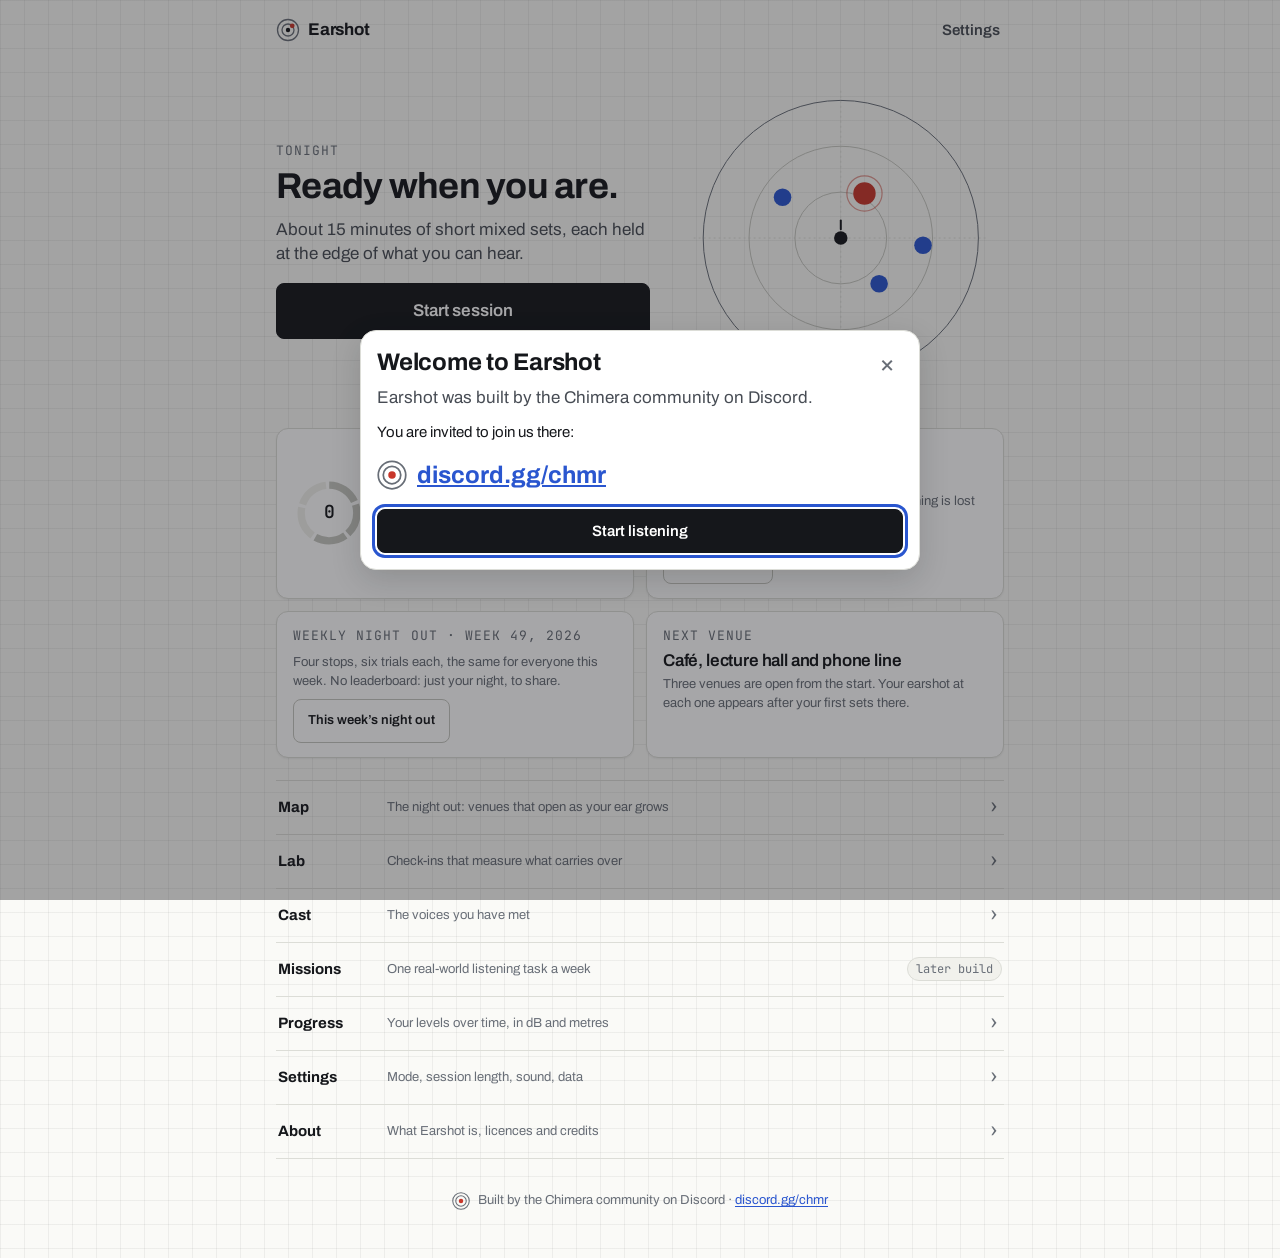
==== index.html @ 64e57ffe "Shell: integration requests from engine, exA, exB, lab and game (game-started sessions, plan.make, p" ====
<!doctype html>
<html lang="en">
<head>
<meta charset="utf-8">
<meta name="viewport" content="width=device-width, initial-scale=1, viewport-fit=cover">
<meta name="color-scheme" content="light dark">
<meta name="theme-color" content="#FAFAF7">
<meta name="description" content="Earshot: a free listening trainer for loud rooms, distant talkers and unfamiliar voices. Built by the Chimera community.">
<meta name="author" content="Chimera community">
<title>Earshot</title>
<link rel="icon" href="data:image/svg+xml,%3Csvg xmlns='http://www.w3.org/2000/svg' viewBox='0 0 24 24'%3E%3Crect width='24' height='24' rx='5' fill='%23FAFAF7'/%3E%3Ccircle cx='12' cy='12' r='9' fill='none' stroke='%23686E77' stroke-width='1.4'/%3E%3Ccircle cx='12' cy='12' r='5' fill='none' stroke='%23686E77' stroke-width='1.4'/%3E%3Ccircle cx='12' cy='12' r='2' fill='%2315171B'/%3E%3Ccircle cx='16' cy='8' r='2.4' fill='%23C8372B'/%3E%3C/svg%3E">
<link rel="stylesheet" href="css/tokens.css">
<link rel="stylesheet" href="css/base.css">
<link rel="stylesheet" href="css/components.css">
<link rel="stylesheet" href="css/screens.css">
</head>
<body>
<div id="banners" role="region" aria-label="Status"></div>
<main id="app" tabindex="-1">
<p class="boot" id="boot">Earshot is loading…</p>
<noscript><p class="boot">Earshot needs JavaScript to run.</p></noscript>
</main>
<div id="toasts" role="status" aria-live="polite"></div>
<!-- scripts:begin -->
<script src="js/core/ns.js"></script>
<script src="js/core/util.js"></script>
<script src="js/core/rng.js"></script>
<script src="js/core/store-schema.js"></script>
<script src="js/core/store.js"></script>
<script src="js/core/clock.js"></script>
<script src="js/core/router.js"></script>
<script src="js/core/ui.js"></script>
<script src="js/core/field.js"></script>
<script src="js/core/answer.js"></script>
<script src="js/core/chimera.js"></script>
<script src="js/core/playtest.js"></script>
<script src="data/voices.js"></script>
<script src="data/vocab.js"></script>
<script src="data/manifest.js"></script>
<script src="data/packs.js"></script>
<script src="data/ltas.js"></script>
<script src="audio/pack-babble.js"></script>
<script src="audio/pack-beds.js"></script>
<script src="audio/pack-probe.js"></script>
<script src="audio/pack-starter.js"></script>
<script src="js/audio/ctx.js"></script>
<script src="js/audio/dsp/core.js"></script>
<script src="js/audio/dsp/fft.js"></script>
<script src="js/audio/dsp/filter.js"></script>
<script src="js/audio/dsp/tsm.js"></script>
<script src="js/audio/dsp/vocode.js"></script>
<script src="js/audio/dsp/whisper.js"></script>
<script src="js/audio/dsp/noise.js"></script>
<script src="js/audio/dsp/room.js"></script>
<script src="js/audio/dsp/mix.js"></script>
<script src="js/audio/dsp/reverb.js"></script>
<script src="js/audio/assets.js"></script>
<script src="js/audio/render-prep.js"></script>
<script src="js/audio/render-native.js"></script>
<script src="js/audio/render.js"></script>
<script src="js/audio/live.js"></script>
<script src="js/engine/dials.js"></script>
<script src="js/engine/learner.js"></script>
<script src="js/engine/items/common.js"></script>
<script src="js/engine/items/data.js"></script>
<script src="js/engine/items/crowd.js"></script>
<script src="js/engine/items/far.js"></script>
<script src="js/engine/items/strange.js"></script>
<script src="js/engine/items/repair.js"></script>
<script src="js/engine/items/echo.js"></script>
<script src="js/engine/items/seek.js"></script>
<script src="js/engine/items/voices.js"></script>
<script src="js/engine/items/adapt.js"></script>
<script src="js/engine/score.js"></script>
<script src="js/engine/controller.js"></script>
<script src="js/engine/path.js"></script>
<script src="js/engine/plateau.js"></script>
<script src="js/engine/planner.js"></script>
<script src="js/engine/flow.js"></script>
<script src="js/lab/stats.js"></script>
<script src="js/lab/materials.js"></script>
<script src="js/lab/procedures.js"></script>
<script src="js/lab/probes.js"></script>
<script src="js/lab/probes-more.js"></script>
<script src="js/lab/schedule.js"></script>
<script src="js/lab/records.js"></script>
<script src="js/lab/export.js"></script>
<script src="js/lab/hpcheck.js"></script>
<script src="js/lab/style.js"></script>
<script src="js/lab/widgets.js"></script>
<script src="js/lab/charts.js"></script>
<script src="js/lab/runner.js"></script>
<script src="js/lab/export-ui.js"></script>
<script src="js/lab/screen-lab.js"></script>
<script src="js/lab/screen-report.js"></script>
<script src="js/lab/screen-diary.js"></script>
<script src="js/game/data.js"></script>
<script src="js/game/core.js"></script>
<script src="js/game/venues.js"></script>
<script src="js/game/cast.js"></script>
<script src="js/game/milestones.js"></script>
<script src="js/game/weekly.js"></script>
<script src="js/game/returns.js"></script>
<script src="js/game/record.js"></script>
<script src="js/game/style.js"></script>
<script src="js/game/ui.js"></script>
<script src="js/game/share.js"></script>
<script src="js/game/screen-map.js"></script>
<script src="js/game/screen-venue.js"></script>
<script src="js/game/screen-cast.js"></script>
<script src="js/game/screen-weekly.js"></script>
<script src="js/game/screen-progress.js"></script>
<script src="js/ex/crowd.js"></script>
<script src="js/ex/echo.js"></script>
<script src="js/ex/far.js"></script>
<script src="js/ex/repair.js"></script>
<script src="js/ex/strange.js"></script>
<script src="js/ex/strategies.js"></script>
<script src="js/ex/voices.js"></script>
<script src="js/ui/sound.js"></script>
<script src="js/ui/demo.js"></script>
<script src="js/ui/widgets.js"></script>
<script src="js/ui/trialview.js"></script>
<script src="js/ui/session.js"></script>
<script src="js/ui/tutorial.js"></script>
<script src="js/ui/interlude.js"></script>
<script src="js/ui/screens/about.js"></script>
<script src="js/ui/screens/home.js"></script>
<script src="js/ui/screens/placeholders.js"></script>
<script src="js/ui/screens/play.js"></script>
<script src="js/ui/screens/results.js"></script>
<script src="js/ui/screens/settings-data.js"></script>
<script src="js/ui/screens/settings.js"></script>
<script src="js/ui/screens/volume.js"></script>
<script src="js/app.js"></script>
<!-- scripts:end -->
</body>
</html>
---- css/tokens.css ----
/* Earshot look "Audiogram" (CONTRACTS §8): lab paper with a fine grid; the one voice you follow in signal red,
   every other voice in audiogram blue; Archivo for text, JetBrains Mono for numbers; a graphite night theme.
   Red is reserved for the voice to follow: wrong answers use ink and a ✕, right answers green and a ✓. */
@font-face { font-family: 'Archivo'; font-style: normal; font-weight: 400; font-display: swap;
  src: url(../fonts/archivo-latin-400-normal.woff2) format('woff2'); }
@font-face { font-family: 'Archivo'; font-style: normal; font-weight: 600; font-display: swap;
  src: url(../fonts/archivo-latin-600-normal.woff2) format('woff2'); }
@font-face { font-family: 'Archivo'; font-style: normal; font-weight: 700; font-display: swap;
  src: url(../fonts/archivo-latin-700-normal.woff2) format('woff2'); }
@font-face { font-family: 'JetBrains Mono'; font-style: normal; font-weight: 400; font-display: swap;
  src: url(../fonts/jetbrains-mono-latin-400-normal.woff2) format('woff2'); }
@font-face { font-family: 'JetBrains Mono'; font-style: normal; font-weight: 600; font-display: swap;
  src: url(../fonts/jetbrains-mono-latin-600-normal.woff2) format('woff2'); }

:root {
  color-scheme: light;
  --bg: #FAFAF7; --surface: #FFFFFF; --surface-2: #F1F1EC;
  --ink: #15171B; --ink-2: #474C54; --ink-3: #686E77; --on-ink: #FFFFFF;
  --rule: #DCDDD7; --rule-2: #C6C7C0; --grid: rgba(21, 23, 27, .055);
  --red: #C8372B; --red-wash: #FBE9E6; --blue: #2A56CF; --blue-wash: #E6ECFB;
  --ok: #18744D; --ok-wash: #E2F2EA; --warn: #7A5200; --warn-wash: #FFF3D6; --focus: #2A56CF;
  --shadow: 0 1px 2px rgba(21, 23, 27, .06); --shadow-2: 0 10px 30px rgba(21, 23, 27, .16); --scrim: rgba(21, 23, 27, .38);
  --font: 'Archivo', system-ui, -apple-system, 'Segoe UI', Roboto, 'Helvetica Neue', Arial, sans-serif;
  --mono: 'JetBrains Mono', ui-monospace, SFMono-Regular, Menlo, Consolas, monospace;
  --fs-1: 13px; --fs-2: 15px; --fs-3: 17px; --fs-4: 24px; --fs-5: 36px;
  --r-1: 8px; --r-2: 12px; --r-3: 16px; --tap: 44px;
}
:root[data-theme="dark"] {
  color-scheme: dark;
  --bg: #111317; --surface: #181B20; --surface-2: #1F2329;
  --ink: #ECEDEE; --ink-2: #B9BDC3; --ink-3: #8E949C; --on-ink: #111317;
  --rule: #2B3037; --rule-2: #3A4049; --grid: rgba(236, 237, 238, .06);
  --red: #FF6B5D; --red-wash: #3A1F1C; --blue: #86A6FF; --blue-wash: #1C2540;
  --ok: #53C98F; --ok-wash: #15301F; --warn: #F2B544; --warn-wash: #33280F; --focus: #86A6FF;
  --shadow: 0 1px 2px rgba(0, 0, 0, .5); --shadow-2: 0 12px 34px rgba(0, 0, 0, .6); --scrim: rgba(0, 0, 0, .58);
}
@media (prefers-color-scheme: dark) {
  :root:not([data-theme="light"]) {
    color-scheme: dark;
    --bg: #111317; --surface: #181B20; --surface-2: #1F2329;
    --ink: #ECEDEE; --ink-2: #B9BDC3; --ink-3: #8E949C; --on-ink: #111317;
    --rule: #2B3037; --rule-2: #3A4049; --grid: rgba(236, 237, 238, .06);
    --red: #FF6B5D; --red-wash: #3A1F1C; --blue: #86A6FF; --blue-wash: #1C2540;
    --ok: #53C98F; --ok-wash: #15301F; --warn: #F2B544; --warn-wash: #33280F; --focus: #86A6FF;
    --shadow: 0 1px 2px rgba(0, 0, 0, .5); --shadow-2: 0 12px 34px rgba(0, 0, 0, .6); --scrim: rgba(0, 0, 0, .58);
  }
}
---- css/base.css ----
/* Base: reset, the lab-paper grid, type scale (13/15/17/24/36), links, focus, helpers. */
*, *::before, *::after { box-sizing: border-box; }
* { min-width: 0; }
html { -webkit-text-size-adjust: 100%; text-size-adjust: 100%; }
body {
  margin: 0; min-height: 100vh; min-height: 100dvh; overflow-x: hidden;
  background-color: var(--bg); color: var(--ink);
  font: 400 var(--fs-2)/1.5 var(--font);
  background-image: linear-gradient(var(--grid) 1px, transparent 1px), linear-gradient(90deg, var(--grid) 1px, transparent 1px);
  background-size: 24px 24px;
  -webkit-font-smoothing: antialiased; -moz-osx-font-smoothing: grayscale;
  -webkit-tap-highlight-color: transparent;
}
html.in-trial, html.in-trial body { overflow: hidden; height: 100%; }
h1, h2, h3 { margin: 0; line-height: 1.15; letter-spacing: -.01em; text-wrap: balance; }
p { margin: 0 0 10px; }
ul, ol { margin: 0 0 10px; }
a { color: var(--blue); text-underline-offset: 2px; }
button, input, select, textarea { font: inherit; color: inherit; }
button { -webkit-tap-highlight-color: transparent; }
:focus { outline: none; }
:focus-visible { outline: 3px solid var(--focus); outline-offset: 2px; border-radius: 6px; }
/* Headings take focus after navigation so screen readers announce the new screen; they need no ring. */
h1[tabindex="-1"]:focus-visible, [data-autofocus][tabindex="-1"]:focus-visible { outline: none; }
[hidden] { display: none !important; }

.mono { font-family: var(--mono); font-variant-numeric: tabular-nums; letter-spacing: 0; }
.h-big { font-size: var(--fs-5); font-weight: 700; letter-spacing: -.02em; margin-bottom: 10px; }
.h-mid { font-size: var(--fs-4); font-weight: 700; margin: 6px 0 10px; }
.h-small { font-size: var(--fs-3); font-weight: 600; margin-bottom: 4px; }
.lead { font-size: var(--fs-3); color: var(--ink-2); line-height: 1.45; }
.hint { font-size: var(--fs-1); color: var(--ink-3); line-height: 1.45; }
.eyebrow { font-size: var(--fs-1); letter-spacing: .08em; text-transform: uppercase; color: var(--ink-3); margin: 0 0 6px; }
.center { text-align: center; }
.plain { padding-left: 18px; }
.plain li { margin: 4px 0; }
.sr-only { position: absolute !important; width: 1px; height: 1px; padding: 0; margin: -1px; overflow: hidden;
  clip: rect(0 0 0 0); clip-path: inset(50%); white-space: nowrap; border: 0; }
.offscreen { position: fixed; left: -10000px; top: 0; width: 10px; height: 10px; opacity: 0; }

#app { min-height: 100vh; min-height: 100dvh; outline: none; }
.wrap {
  max-width: 760px; margin: 0 auto;
  padding: 0 max(16px, env(safe-area-inset-right)) 40px max(16px, env(safe-area-inset-left));
}
.wrap.narrow { max-width: 620px; }
.boot { padding: 64px 16px; text-align: center; color: var(--ink-3); font: 400 var(--fs-1) var(--mono); }
.screen-error { padding: 32px 16px; text-align: center; }

@media (prefers-reduced-motion: reduce) {
  *, *::before, *::after { animation: none !important; transition: none !important; scroll-behavior: auto !important; }
}
---- css/components.css ----
/* Components: buttons, sheets, toasts, banners, cards, chips, the field, the answer panel, glyphs, controls. */
.btn {
  display: inline-flex; align-items: center; justify-content: center; gap: 8px;
  min-height: var(--tap); padding: 0 18px; border-radius: var(--r-1);
  border: 1px solid var(--rule-2); background: var(--surface); color: var(--ink);
  font-weight: 600; font-size: var(--fs-2); line-height: 1.2; text-align: center; text-decoration: none;
  cursor: pointer; touch-action: manipulation; user-select: none; -webkit-user-select: none;
}
.btn:hover { background: var(--surface-2); }
.btn:active:not(:disabled) { transform: translateY(1px); }
.btn:disabled { opacity: .45; cursor: not-allowed; }
.btn-primary { background: var(--ink); border-color: var(--ink); color: var(--on-ink); }
.btn-primary:hover { background: var(--ink-2); border-color: var(--ink-2); }
.btn-ghost { background: transparent; border-color: transparent; color: var(--ink-2); }
.btn-ghost:hover { background: var(--surface-2); }
.btn-danger { color: var(--red); border-color: var(--red); background: var(--surface); }
.btn-danger:hover { background: var(--red-wash); }
.btn-small { padding: 0 14px; font-size: var(--fs-1); }
.btn-wide { width: 100%; }
.btn-start { min-height: 56px; font-size: var(--fs-3); margin-top: 6px; }

/* Sheets: bottom sheet on phones, centred dialog from 640 px. */
.sheet-layer { position: fixed; inset: 0; z-index: 50; background: var(--scrim); display: flex; align-items: flex-end; justify-content: center; }
.sheet {
  width: 100%; max-width: 560px; max-height: calc(100dvh - 16px); overflow: auto; overscroll-behavior: contain;
  background: var(--surface); border: 1px solid var(--rule); border-bottom: 0; border-radius: var(--r-3) var(--r-3) 0 0;
  box-shadow: var(--shadow-2); padding: 16px 16px calc(16px + env(safe-area-inset-bottom)); outline: none;
}
@media (min-width: 640px) {
  .sheet-layer { align-items: center; padding: 24px; }
  .sheet { border-radius: var(--r-3); border-bottom: 1px solid var(--rule); max-height: calc(100dvh - 48px); }
}
.sheet-head { display: flex; align-items: flex-start; justify-content: space-between; gap: 12px; }
.sheet-title { font-size: var(--fs-4); margin: 2px 0 10px; }
.sheet-x { width: var(--tap); height: var(--tap); margin: -6px -6px 0 auto; border: 0; border-radius: var(--r-1); background: transparent;
  color: var(--ink-3); font-size: 26px; line-height: 1; cursor: pointer; flex: none; }
.sheet-x:hover { background: var(--surface-2); color: var(--ink); }
.sheet-body > :last-child { margin-bottom: 0; }
.sheet-actions { display: flex; flex-wrap: wrap; gap: 8px; margin-top: 16px; }
.sheet-actions .btn { flex: 1 1 120px; }

#toasts { position: fixed; left: 0; right: 0; bottom: calc(16px + env(safe-area-inset-bottom)); z-index: 60; display: flex; flex-direction: column;
  align-items: center; gap: 8px; padding: 0 16px; pointer-events: none; }
html.sheet-open #toasts { top: calc(12px + env(safe-area-inset-top)); bottom: auto; }
.toast { max-width: 520px; padding: 10px 14px; border-radius: var(--r-1); background: var(--ink); color: var(--on-ink); font-size: var(--fs-2); box-shadow: var(--shadow-2); }

#banners:empty { display: none; }
.banner { display: flex; align-items: center; justify-content: space-between; gap: 12px; padding: 6px max(16px, env(safe-area-inset-right)) 6px max(16px, env(safe-area-inset-left));
  border-bottom: 1px solid var(--rule); background: var(--warn-wash); color: var(--ink); font-size: var(--fs-1); }
.banner-info { background: var(--blue-wash); }
.banner .btn { flex: none; }
html.in-trial #banners { display: none; }

.card { background: var(--surface); border: 1px solid var(--rule); border-radius: var(--r-2); padding: 14px 16px; box-shadow: var(--shadow); }
.card > :last-child { margin-bottom: 0; }
.chip { display: inline-flex; align-items: center; height: 24px; padding: 0 8px; border-radius: 999px; border: 1px solid var(--rule);
  background: var(--surface-2); color: var(--ink-3); font: 500 12px var(--mono); white-space: nowrap; }
.chip-warn { background: var(--warn-wash); color: var(--warn); border-color: transparent; }

/* The earshot field (static picture). */
.field { display: block; width: 100%; height: 100%; overflow: visible; }
.f-axis { stroke: var(--rule); stroke-width: 1; stroke-dasharray: 2 3; vector-effect: non-scaling-stroke; }
.f-ring { fill: none; stroke: var(--rule-2); stroke-width: 1; vector-effect: non-scaling-stroke; }
.f-ring-outer { stroke: var(--ink-3); }
.f-dist { font: 500 7px var(--mono); fill: var(--ink-3); }
.f-room { fill: none; stroke: var(--ink-2); stroke-width: 1.3; stroke-dasharray: 5 3; vector-effect: non-scaling-stroke; }
.f-you { fill: var(--ink); }
.f-you-tick { stroke: var(--ink); stroke-width: 2; stroke-linecap: round; vector-effect: non-scaling-stroke; }
.f-you-label { font: 600 7.5px var(--font); fill: var(--ink-2); text-anchor: middle; }
.f-target .f-dot { fill: var(--red); }
.f-target .f-halo { fill: none; stroke: var(--red); stroke-width: 1.2; opacity: .5; vector-effect: non-scaling-stroke; }
.f-other .f-dot { fill: var(--blue); }
.f-decoy .f-dot { fill: var(--surface); stroke: var(--blue); stroke-width: 2; vector-effect: non-scaling-stroke; }
.f-label { font: 700 8.5px var(--font); text-anchor: middle; }
.f-target .f-label { fill: var(--red); }
.f-other .f-label { fill: var(--blue); font-weight: 600; font-size: 7.5px; }

/* Answer panel. */
.answer { display: flex; flex-direction: column; gap: 8px; }
.answer-slot { display: flex; flex-direction: column; gap: 4px; }
.answer-label { font-size: var(--fs-1); font-weight: 600; color: var(--ink-3); }
.answer-slot.is-active .answer-label { color: var(--ink); }
.answer-grid { display: grid; gap: 6px; }
.answer-grid.cols-2 { grid-template-columns: repeat(2, minmax(0, 1fr)); }
.answer-grid.cols-3 { grid-template-columns: repeat(3, minmax(0, 1fr)); }
.key {
  position: relative; display: flex; flex-direction: column; align-items: center; justify-content: center;
  min-height: 48px; padding: 6px 8px; border-radius: var(--r-1); border: 1px solid var(--rule-2);
  background: var(--surface); color: var(--ink); font-weight: 600; font-size: var(--fs-3); line-height: 1.15; text-align: center;
  cursor: default; touch-action: manipulation; user-select: none; -webkit-user-select: none; overflow-wrap: anywhere;
}
.answer.is-enabled .key { cursor: pointer; }
.answer.is-enabled .key:hover { background: var(--surface-2); }
.answer:not(.is-enabled):not(.is-locked) .key { color: var(--ink-3); background: var(--surface-2); border-style: dashed; }
.key.pressed { background: var(--surface-2); border-color: var(--ink-3); }
.key.picked { border-color: var(--ink); box-shadow: inset 0 0 0 1px var(--ink); }
.key.right { border-color: var(--ok); background: var(--ok-wash); box-shadow: inset 0 0 0 1px var(--ok); color: var(--ink); }
.key.wrong { border-color: var(--ink); background: var(--surface-2); box-shadow: inset 0 0 0 1px var(--ink); color: var(--ink); }
.key.answer { border-color: var(--ok); border-style: dashed; color: var(--ink); }
.key-n { position: absolute; top: 3px; left: 6px; font: 500 10px var(--mono); color: var(--ink-3); }
@media (hover: none), (pointer: coarse) { .key-n { display: none; } }
.key-mark { position: absolute; top: 3px; right: 4px; width: 18px; height: 18px; line-height: 0; }
.key-mark:empty { display: none; }
.key-note { display: block; margin-top: 2px; font-size: 11px; font-weight: 500; line-height: 1.2; color: var(--ink-3); }
.glyph { width: 18px; height: 18px; fill: none; stroke-width: 3; stroke-linecap: round; stroke-linejoin: round; flex: none; }
.glyph-right { stroke: var(--ok); }
.glyph-wrong { stroke: var(--ink); }

/* Controls: segmented, switch, text inputs. */
.seg { display: inline-flex; flex-wrap: wrap; border: 1px solid var(--rule-2); border-radius: var(--r-1); overflow: hidden; background: var(--surface); }
.seg-btn { min-height: var(--tap); padding: 0 12px; border: 0; border-right: 1px solid var(--rule); background: transparent; font-weight: 600; font-size: var(--fs-1); cursor: pointer; }
.seg-btn:last-child { border-right: 0; }
.seg-btn[aria-checked="true"] { background: var(--ink); color: var(--on-ink); }
.switch { appearance: none; -webkit-appearance: none; position: relative; flex: none; width: 52px; height: 30px; margin: 7px 0; border: 0;
  border-radius: 999px; background: var(--rule-2); cursor: pointer; transition: background .15s; }
.switch::after { content: ''; position: absolute; top: 3px; left: 3px; width: 24px; height: 24px; border-radius: 50%; background: var(--surface);
  box-shadow: var(--shadow); transition: transform .15s; }
.switch:checked { background: var(--ink); }
.switch:checked::after { transform: translateX(22px); }
.switch:disabled { opacity: .55; cursor: not-allowed; }
.text-input { min-height: var(--tap); width: 12em; padding: 0 12px; border: 1px solid var(--rule-2); border-radius: var(--r-1); background: var(--surface); }
.note-input, .copybox { display: block; width: 100%; margin: 6px 0; padding: 10px 12px; border: 1px solid var(--rule-2); border-radius: var(--r-1);
  background: var(--surface); font: 400 var(--fs-2)/1.45 var(--font); resize: vertical; }
.copybox { min-height: 180px; font: 400 12px/1.45 var(--mono); }
.file-input { display: block; margin: 8px 0; max-width: 100%; }

/* Chimera. */
.chimera-mark { width: 18px; height: 18px; flex: none; }
.chimera-mark circle { fill: none; stroke: var(--ink-3); stroke-width: 1.4; }
.chimera-mark circle:first-child { fill: var(--red); stroke: none; }
.chimera-big { display: flex; align-items: center; gap: 10px; margin: 14px 0 4px; font-size: var(--fs-4); font-weight: 700; }
.chimera-big .chimera-mark { width: 30px; height: 30px; }
.chimera-line { display: flex; align-items: center; gap: 10px; margin: 0; font-size: var(--fs-3); }
.sheet-chimera-light { max-width: 460px; }
.chimera-card { border-left: 3px solid var(--ink); margin: 12px 0; }
.chimera-card-head { display: flex; align-items: center; gap: 8px; margin-bottom: 4px; }
.chimera-detail { color: var(--ink-2); }

/* Playtest. */
.note-btn { min-height: var(--tap); min-width: var(--tap); padding: 0 12px; border-radius: 999px; border: 1px dashed var(--ink-3);
  background: var(--surface); color: var(--ink-2); font: 600 var(--fs-1) var(--mono); cursor: pointer; flex: none; }
.note-float { position: fixed; z-index: 40; right: max(12px, env(safe-area-inset-right)); bottom: calc(12px + env(safe-area-inset-bottom)); box-shadow: var(--shadow); }
html.in-trial .note-float { display: none; }
.rating h3 { font-size: var(--fs-2); margin-bottom: 2px; }
.rating-row { display: grid; grid-template-columns: minmax(0, 1fr) auto; align-items: center; gap: 10px; padding: 8px 0; border-top: 1px solid var(--rule); }
.rating-label { display: flex; flex-direction: column; }
.rating-ends { font-size: 12px; color: var(--ink-3); }
.rating-btns { display: flex; gap: 4px; }
.rating-btn { width: 44px; height: 44px; border-radius: var(--r-1); border: 1px solid var(--rule-2); background: var(--surface); font: 600 var(--fs-2) var(--mono); cursor: pointer; }
.rating-btn.on { background: var(--ink); border-color: var(--ink); color: var(--on-ink); }
.rating.rated h3::after { content: ' · saved'; color: var(--ok); font-weight: 600; }
.rating-foot { padding-top: 6px; border-top: 1px solid var(--rule); }
@media (max-width: 400px) { .rating-row { grid-template-columns: 1fr; gap: 4px; } }
---- css/screens.css ----
/* Screens: page head and foot, Home, the trial layout (fits 360×640; two columns on sideways phones and
   desktops), Results, Settings, tutorial, placeholders. */
.page-head { display: flex; align-items: center; justify-content: space-between; gap: 12px; min-height: 60px; padding-top: env(safe-area-inset-top); }
.wordmark { display: inline-flex; align-items: center; gap: 8px; min-height: var(--tap); color: var(--ink); text-decoration: none;
  font-weight: 700; font-size: var(--fs-3); letter-spacing: -.01em; }
.wordmark-mark { width: 24px; height: 24px; }
.wm-ring { fill: none; stroke: var(--ink-3); stroke-width: 1.3; }
.wm-you { fill: var(--ink); }
.wm-target { fill: var(--red); }
.head-link { display: inline-flex; align-items: center; min-height: var(--tap); padding: 0 4px; color: var(--ink-2); font-weight: 600; text-decoration: none; }
.head-link:hover { color: var(--ink); text-decoration: underline; }
.head-title { flex: 1; text-align: center; font-weight: 700; }
.head-back { margin-left: -10px; }
.page-foot { display: flex; flex-wrap: wrap; align-items: center; justify-content: center; gap: 8px; margin: 32px 0 8px; color: var(--ink-3);
  font-size: var(--fs-1); text-align: center; }

/* Home */
.home-hero { display: grid; gap: 8px; padding: 4px 0 18px; }
.home-hero-pic { order: -1; height: 156px; margin: 0 auto 4px; width: 100%; max-width: 300px; }
.home-hero-pic .field { height: 100%; }
.home-cards { display: grid; gap: 12px; }
.week { display: flex; align-items: center; gap: 14px; }
.week-ring { width: 72px; height: 72px; flex: none; }
.wr-seg { fill: none; stroke: var(--rule-2); stroke-width: 9; }
.wr-seg.is-extra { stroke: var(--surface-2); }
.wr-seg.is-on { stroke: var(--ink); }
.wr-num { font: 600 22px var(--mono); fill: var(--ink); text-anchor: middle; }
.week-text p { margin: 0; }
.venue p:last-child { margin-bottom: 0; }
.index ul { list-style: none; margin: 22px 0 0; padding: 0; border-top: 1px solid var(--rule); }
.index-row { display: grid; grid-template-columns: 6.6em minmax(0, 1fr) auto; align-items: center; gap: 10px; min-height: 54px; padding: 8px 2px;
  border-bottom: 1px solid var(--rule); color: var(--ink); text-decoration: none; }
.index-row:hover { background: var(--surface); }
.index-name { font-weight: 700; }
.index-desc { color: var(--ink-3); font-size: var(--fs-1); line-height: 1.35; }
.index-arrow { color: var(--ink-3); font-size: 22px; line-height: 1; padding-right: 4px; }
.sleep-note { margin-top: 4px; }
@media (min-width: 640px) { .home-cards { grid-template-columns: 1fr 1fr; } }
@media (min-width: 800px) {
  .home-hero { grid-template-columns: minmax(0, 1.15fr) minmax(0, 1fr); align-items: center; gap: 28px; padding: 18px 0 26px; }
  .home-hero-pic { order: 0; height: 320px; max-width: 360px; }
}

/* Trial layout: one column of field (flexible) · words · answer · actions; nothing scrolls at 360×640. */
.trial { display: flex; flex-direction: column; height: 100vh; height: 100dvh; max-width: 1040px; margin: 0 auto; overflow: hidden;
  padding: 0 max(12px, env(safe-area-inset-right)) env(safe-area-inset-bottom) max(12px, env(safe-area-inset-left)); }
.trial-bar { flex: none; display: flex; align-items: center; gap: 8px; min-height: 56px; padding-top: env(safe-area-inset-top); }
.tb-btn { flex: none; display: inline-flex; align-items: center; justify-content: center; width: var(--tap); height: var(--tap);
  border: 1px solid var(--rule); border-radius: var(--r-1); background: var(--surface); color: var(--ink); font-weight: 700; font-size: 18px; cursor: pointer; }
.tb-btn:hover { background: var(--surface-2); }
.tb-btn .icon { width: 20px; height: 20px; fill: currentColor; }
.tb-mid { flex: 1; display: flex; flex-direction: column; gap: 7px; }
.tb-line { display: flex; align-items: baseline; justify-content: space-between; gap: 8px; white-space: nowrap; overflow: hidden; }
.tb-title { flex: none; max-width: 60%; font-weight: 700; font-size: var(--fs-2); overflow: hidden; text-overflow: ellipsis; }
.tb-level { flex: 1 1 auto; min-width: 0; text-align: right; font-size: 12px; color: var(--ink-2); overflow: hidden; text-overflow: ellipsis; }
.tb-chip { flex: none; }
.tb-note { padding: 0 10px; }
.dots { display: flex; gap: 2px; margin: 0; padding: 0; list-style: none; }
.dots li { flex: 1; height: 4px; border-radius: 2px; background: var(--rule-2); }
.dots li.is-done { background: var(--ink-3); }
.dots li.is-now { background: var(--ink); }
.dots .dots-count { flex: none; height: auto; background: none; font-size: 12px; color: var(--ink-3); }
.trial-host { flex: 1; display: flex; flex-direction: column; min-height: 0; }
.trial-body { flex: 1; display: grid; grid-template-rows: minmax(64px, 1fr) auto auto auto; gap: 8px; min-height: 0; padding-bottom: 10px; }
.trial-field { min-height: 0; display: flex; align-items: center; justify-content: center; overflow: hidden; }
.trial-field .field { width: auto; height: 100%; max-width: 100%; aspect-ratio: 1 / 1; }
.trial-text { min-height: 3.4em; text-align: center; }
.trial-prime { margin: 0 auto 6px; max-width: 34em; padding: 6px 10px; border-radius: var(--r-1); background: var(--surface-2); font-size: var(--fs-3); font-weight: 600; }
.trial-prompt { margin: 0; font-size: var(--fs-3); font-weight: 600; line-height: 1.3; }
.trial-status { margin: 3px 0 0; min-height: 1.4em; font: 400 var(--fs-1)/1.4 var(--mono); color: var(--ink-3); }
.trial-body[data-state="feedback"] .trial-prompt, .trial-body[data-state="example"] .trial-prompt { display: none; }
.trial-body[data-state="feedback"] .trial-status:empty, .trial-body[data-state="example"] .trial-status:empty { display: none; }
.fb-head { display: inline-flex; align-items: center; gap: 6px; margin: 0; font-size: var(--fs-3); }
.fb-head.is-right { color: var(--ok); }
.fb-head.is-wrong { color: var(--ink); }
.fb-text { margin: 2px auto 0; max-width: 36em; color: var(--ink-2); font-size: var(--fs-2); line-height: 1.4; }
.fb-words { margin: 4px auto 0; max-width: 34em; font-size: var(--fs-3); font-weight: 600; }
.trial-actions { display: flex; gap: 8px; min-height: var(--tap); }
.trial-actions .btn { flex: 1 1 0; padding: 0 10px; }
.trial-actions .next { flex: 1.25 1 0; }
.trial-body[data-mode="demo"] .key-mark, .trial-body[data-mode="demo"] .key { cursor: default; }
@media (orientation: landscape) and (min-width: 560px) {
  .trial-body { grid-template-columns: minmax(0, 1fr) minmax(0, 1.15fr); grid-template-rows: 1fr auto auto auto 1fr;
    grid-template-areas: "field ." "field text" "field answer" "field actions" "field ."; column-gap: 24px; overflow-y: auto; }
  .trial-field { grid-area: field; }
  .trial-text { grid-area: text; text-align: left; min-height: auto; }
  .trial-prime, .fb-text, .fb-words { margin-left: 0; }
  .trial-answer { grid-area: answer; }
  .trial-actions { grid-area: actions; }
}
@media (orientation: landscape) and (max-height: 480px) {
  .trial-bar { min-height: 48px; }
  .key { min-height: 44px; font-size: var(--fs-2); }
}
@media (min-width: 900px) and (min-height: 640px) { .trial-body { padding-bottom: 24px; } .key { min-height: 56px; } }

/* Results */
.results { padding-top: 28px; }
.glyph-row { display: flex; flex-wrap: wrap; gap: 4px; margin: 10px 0 12px; padding: 0; list-style: none; }
.glyph-row li { display: inline-flex; align-items: center; justify-content: center; width: 28px; height: 28px; border-radius: 6px; border: 1px solid var(--rule); background: var(--surface); }
.glyph-row li.is-right { background: var(--ok-wash); border-color: transparent; }
.glyph-row li.is-wrong { background: var(--surface-2); }
.glyph-row .glyph { width: 15px; height: 15px; }
.facts { font-size: var(--fs-1); color: var(--ink-2); }
.interlude:empty, .news:empty, .after:empty { display: none; }
.interlude, .plateau, .rating, .invites > * { margin: 14px 0; }
.interlude-words { min-height: 2.6em; margin: 8px 0 4px; font-size: var(--fs-3); font-weight: 600; line-height: 1.3; }
.interlude-words:empty { min-height: 0; margin: 0; }
.strategy { margin-top: 10px; padding-top: 10px; border-top: 1px solid var(--rule); }
.actions { display: flex; flex-wrap: wrap; gap: 10px; margin-top: 20px; }
.actions .btn { flex: 1 1 150px; }
.set-list { list-style: none; margin: 14px 0; padding: 0; border-top: 1px solid var(--rule); }
.set-list li { display: flex; justify-content: space-between; gap: 10px; padding: 10px 0; border-bottom: 1px solid var(--rule); }
.results-done .week { margin: 14px 0; }

/* Settings */
.set-sec { margin: 22px 0 8px; }
.set-sec > .h-small { padding-bottom: 6px; margin-bottom: 6px; border-bottom: 1px solid var(--rule); }
.row, .row-toggle { display: flex; flex-wrap: wrap; align-items: center; justify-content: space-between; gap: 6px 12px; padding: 10px 0; }
.row-toggle { cursor: pointer; }
.row-text { display: flex; flex-direction: column; gap: 2px; flex: 1 1 200px; }
.row-buttons { display: flex; flex-wrap: wrap; gap: 8px; padding: 6px 0; }
.modes { display: grid; gap: 8px; margin: 4px 0 6px; }
.mode { display: flex; align-items: flex-start; gap: 10px; padding: 12px; border: 1px solid var(--rule); border-radius: var(--r-2); background: var(--surface); cursor: pointer; }
.mode input { flex: none; width: 20px; height: 20px; margin: 1px 0 0; accent-color: var(--ink); }
.mode:has(input:checked) { border-color: var(--ink); box-shadow: inset 0 0 0 1px var(--ink); }
.mode-text { display: flex; flex-direction: column; gap: 2px; }
@media (min-width: 700px) { .modes { grid-template-columns: 1fr 1fr; } }

/* Tutorial */
.tut-host { flex: 1; display: flex; flex-direction: column; gap: 6px; min-height: 0; padding-bottom: 10px; }
.tut-card { margin: auto 0; display: flex; flex-direction: column; gap: 12px; padding: 20px; }
.tut-text { margin: 0; font-size: var(--fs-4); font-weight: 600; line-height: 1.25; }
.tut-next { margin: 0; font: 400 var(--fs-1)/1.4 var(--mono); color: var(--ink-3); }
.tut-count { font-size: 12px; color: var(--ink-3); }
.tut-caption { margin: 0; text-align: center; font-size: var(--fs-2); font-weight: 600; }
.tut-next-inline { display: block; font: 400 12px/1.4 var(--mono); color: var(--ink-3); }
.tut-trial { flex: 1; display: flex; flex-direction: column; min-height: 0; }
.tut-bar .btn { flex: none; }

.trial-answer.is-held { visibility: hidden; }

/* Exercise help bodies (ES.ex[id].helpBody): goal, dials with live ranges, tips, the bet. */
.help-h { margin: 14px 0 4px; font-size: var(--fs-2); font-weight: 600; }
.help-dials { margin: 0; }
.help-dials dt { font-weight: 600; }
.help-dials dd { margin: 0 0 10px; color: var(--ink-2); }
.help-range { font-family: var(--mono); font-variant-numeric: tabular-nums; color: var(--ink); }
.help-edge { color: var(--ink); font-weight: 600; }
.help-tag { display: inline-flex; align-items: center; height: 20px; padding: 0 7px; margin-left: 4px; border-radius: 999px;
  border: 1px solid var(--rule); background: var(--surface-2); color: var(--ink-3); font: 500 11px var(--mono); vertical-align: middle; }
.help-why { color: var(--ink-2); font-size: var(--fs-1); }

/* Placeholders, About, Volume, Help */
.placeholder-note { margin: 16px 0; }
.about h2 { margin-top: 18px; }
.steps { padding-left: 22px; }
.steps li { margin: 4px 0; }
.volume .btn { margin: 8px 0; }
.tips { padding-left: 18px; }
.tips li { margin: 4px 0; }
.bet { color: var(--ink-2); }
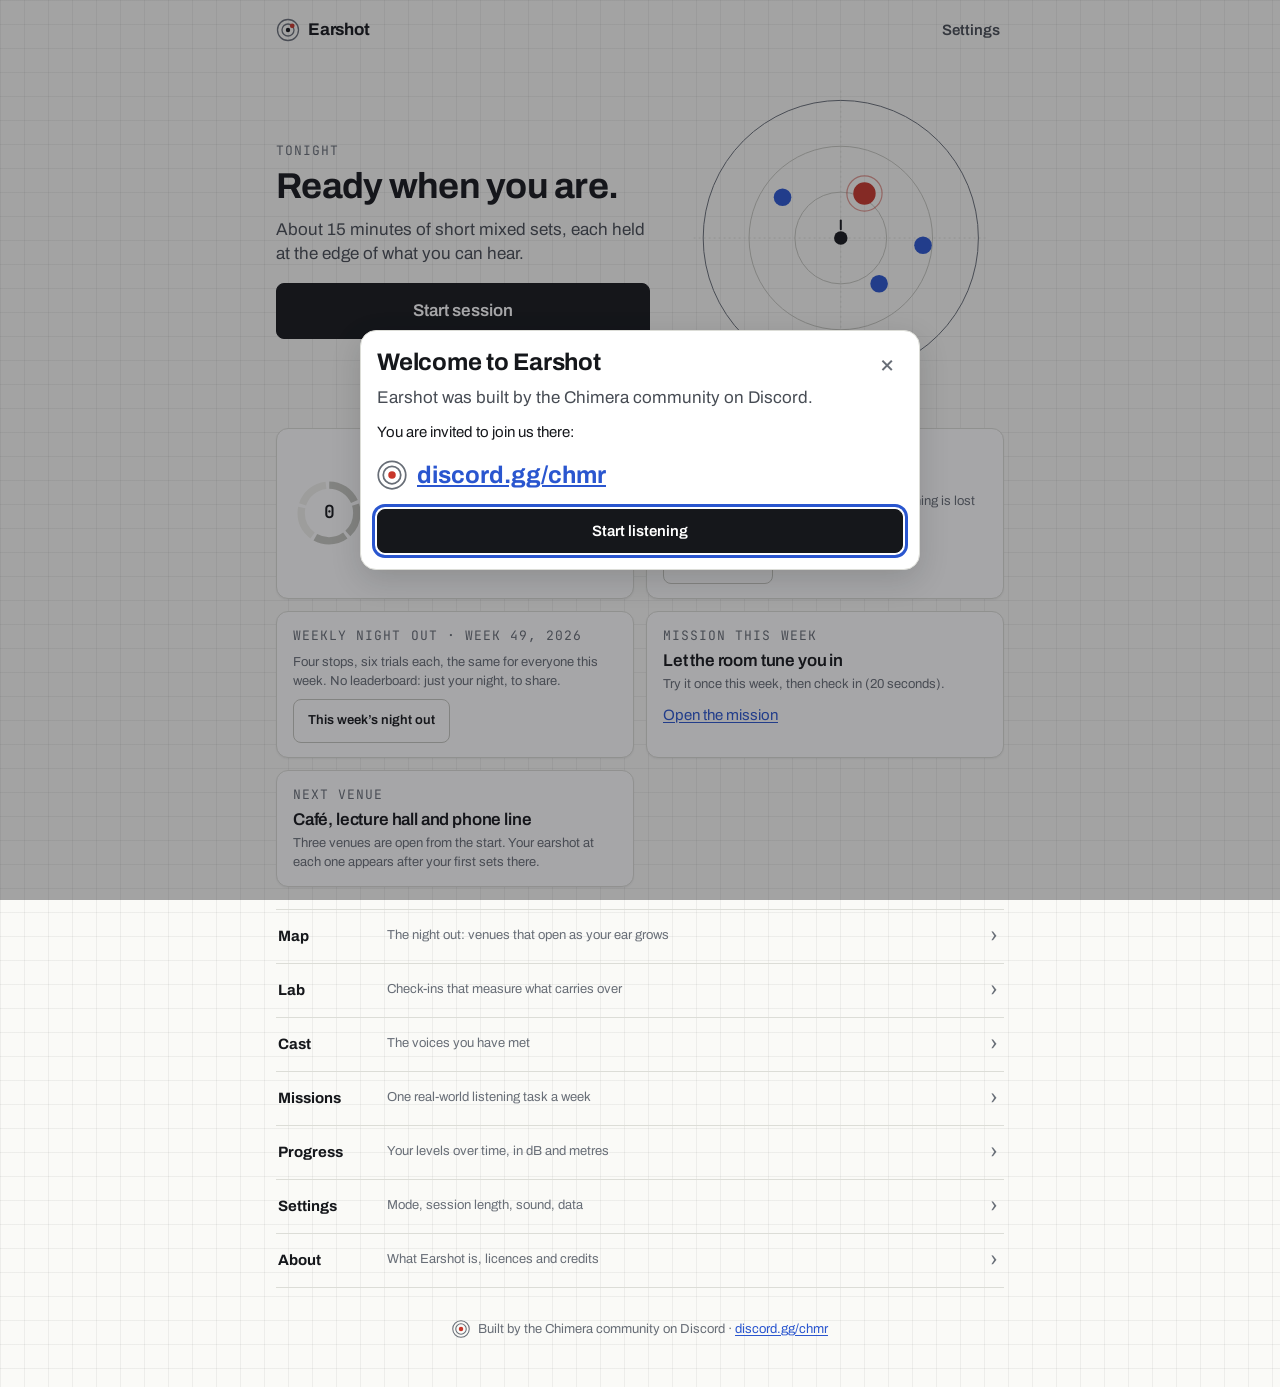
==== commit 8f990f7f: "Shell fix round 1: store merges learner saves per record (M1), typed learner and record schemas with" ====
--- a/index.html
+++ b/index.html
@@ -26,6 +26,7 @@
 <script src="js/core/util.js"></script>
 <script src="js/core/rng.js"></script>
 <script src="js/core/store-schema.js"></script>
+<script src="js/core/store-merge.js"></script>
 <script src="js/core/store.js"></script>
 <script src="js/core/clock.js"></script>
 <script src="js/core/router.js"></script>
@@ -113,9 +114,13 @@
 <script src="js/ex/crowd.js"></script>
 <script src="js/ex/echo.js"></script>
 <script src="js/ex/far.js"></script>
+<script src="js/ex/missions.js"></script>
 <script src="js/ex/repair.js"></script>
+<script src="js/ex/seek-scene.js"></script>
+<script src="js/ex/seek.js"></script>
 <script src="js/ex/strange.js"></script>
 <script src="js/ex/strategies.js"></script>
+<script src="js/ex/voices-own.js"></script>
 <script src="js/ex/voices.js"></script>
 <script src="js/ui/sound.js"></script>
 <script src="js/ui/demo.js"></script>
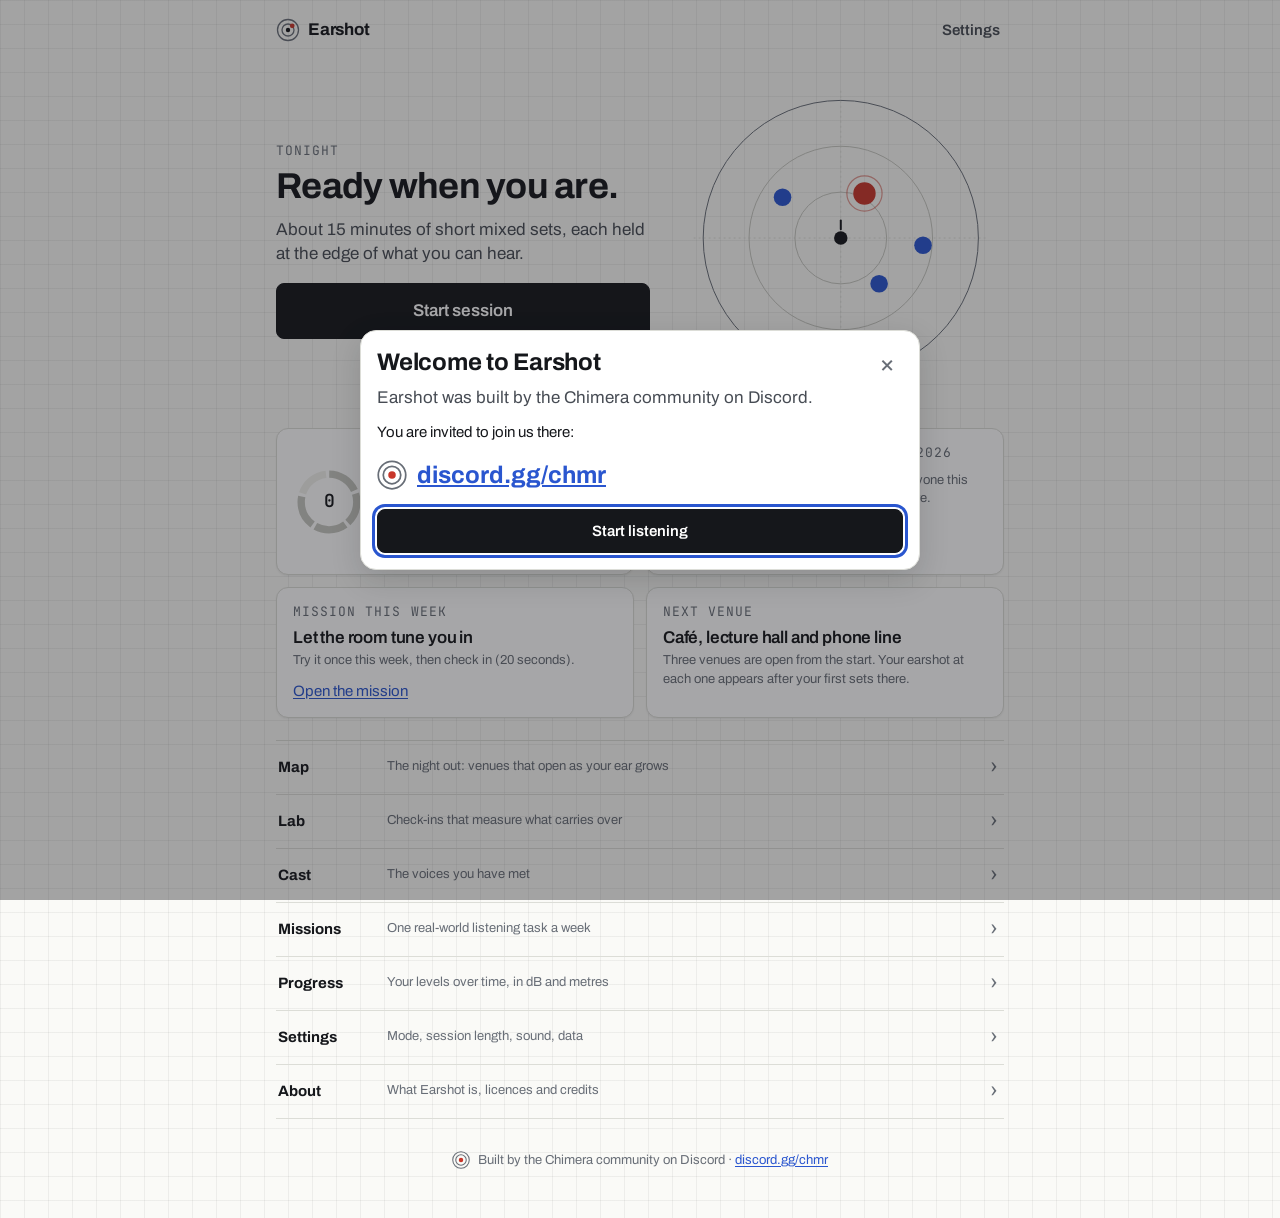
==== commit a0bca904: "Shell fix round 1: sound that never played is not a heard trial (H2), plateau breakers applied (H1)," ====
--- a/index.html
+++ b/index.html
@@ -39,11 +39,14 @@
 <script src="data/vocab.js"></script>
 <script src="data/manifest.js"></script>
 <script src="data/packs.js"></script>
+<script src="data/credits.js"></script>
 <script src="data/ltas.js"></script>
 <script src="audio/pack-babble.js"></script>
 <script src="audio/pack-beds.js"></script>
+<script src="audio/pack-cast.js"></script>
 <script src="audio/pack-probe.js"></script>
 <script src="audio/pack-starter.js"></script>
+<script src="audio/pack-words2.js"></script>
 <script src="js/audio/ctx.js"></script>
 <script src="js/audio/dsp/core.js"></script>
 <script src="js/audio/dsp/fft.js"></script>
@@ -126,15 +129,20 @@
 <script src="js/ui/demo.js"></script>
 <script src="js/ui/widgets.js"></script>
 <script src="js/ui/trialview.js"></script>
+<script src="js/ui/session-info.js"></script>
+<script src="js/ui/session-store.js"></script>
 <script src="js/ui/session.js"></script>
 <script src="js/ui/tutorial.js"></script>
 <script src="js/ui/interlude.js"></script>
+<script src="js/ui/licence-texts.js"></script>
 <script src="js/ui/screens/about.js"></script>
+<script src="js/ui/screens/credits.js"></script>
 <script src="js/ui/screens/home.js"></script>
 <script src="js/ui/screens/placeholders.js"></script>
 <script src="js/ui/screens/play.js"></script>
 <script src="js/ui/screens/results.js"></script>
 <script src="js/ui/screens/settings-data.js"></script>
+<script src="js/ui/screens/settings-free.js"></script>
 <script src="js/ui/screens/settings.js"></script>
 <script src="js/ui/screens/volume.js"></script>
 <script src="js/app.js"></script>
--- a/css/screens.css
+++ b/css/screens.css
@@ -160,3 +160,23 @@
 .tips { padding-left: 18px; }
 .tips li { margin: 4px 0; }
 .bet { color: var(--ink-2); }
+
+/* Credits: one row per source, then the licence notices that travel with the app (RV C02). */
+.credit-list { list-style: none; margin: 8px 0 0; padding: 0; border-top: 1px solid var(--rule); }
+.credit { display: grid; gap: 2px; padding: 10px 0; border-bottom: 1px solid var(--rule); }
+.credit-src { color: var(--ink-2); font-size: var(--fs-1); overflow-wrap: anywhere; }
+.credit .hint { font-size: var(--fs-1); }
+.notice { margin: 8px 0; border: 1px solid var(--rule); border-radius: var(--r-1); background: var(--surface); }
+.notice summary { min-height: var(--tap); display: flex; align-items: center; padding: 0 12px; cursor: pointer; font-weight: 600; }
+.notice-text { margin: 0; padding: 10px 12px 12px; border-top: 1px solid var(--rule); max-height: 50vh; overflow: auto;
+  white-space: pre-wrap; overflow-wrap: anywhere; font: 400 12px/1.5 var(--mono); color: var(--ink-2); }
+
+/* Free mode picker (Settings, RV C06): exercise chips, dial rows with their range, the coach's line. */
+.free-pick { margin: 6px 0 4px; padding: 12px; border: 1px solid var(--rule); border-radius: var(--r-2); background: var(--surface); }
+.free-pick .chips { display: flex; flex-wrap: wrap; gap: 6px; margin: 6px 0 10px; }
+.free-dial { display: grid; grid-template-columns: 1fr auto; gap: 4px 10px; align-items: center; padding: 8px 0; border-top: 1px solid var(--rule); }
+.free-dial input[type=range] { grid-column: 1 / -1; width: 100%; min-height: var(--tap); accent-color: var(--blue); }
+.free-dial select { grid-column: 1 / -1; min-height: var(--tap); }
+.free-val { font-family: var(--mono); font-variant-numeric: tabular-nums; color: var(--ink); white-space: nowrap; }
+.free-coach { color: var(--ink-2); font-size: var(--fs-1); }
+.free-dial.is-auto .free-val { color: var(--ink-3); }
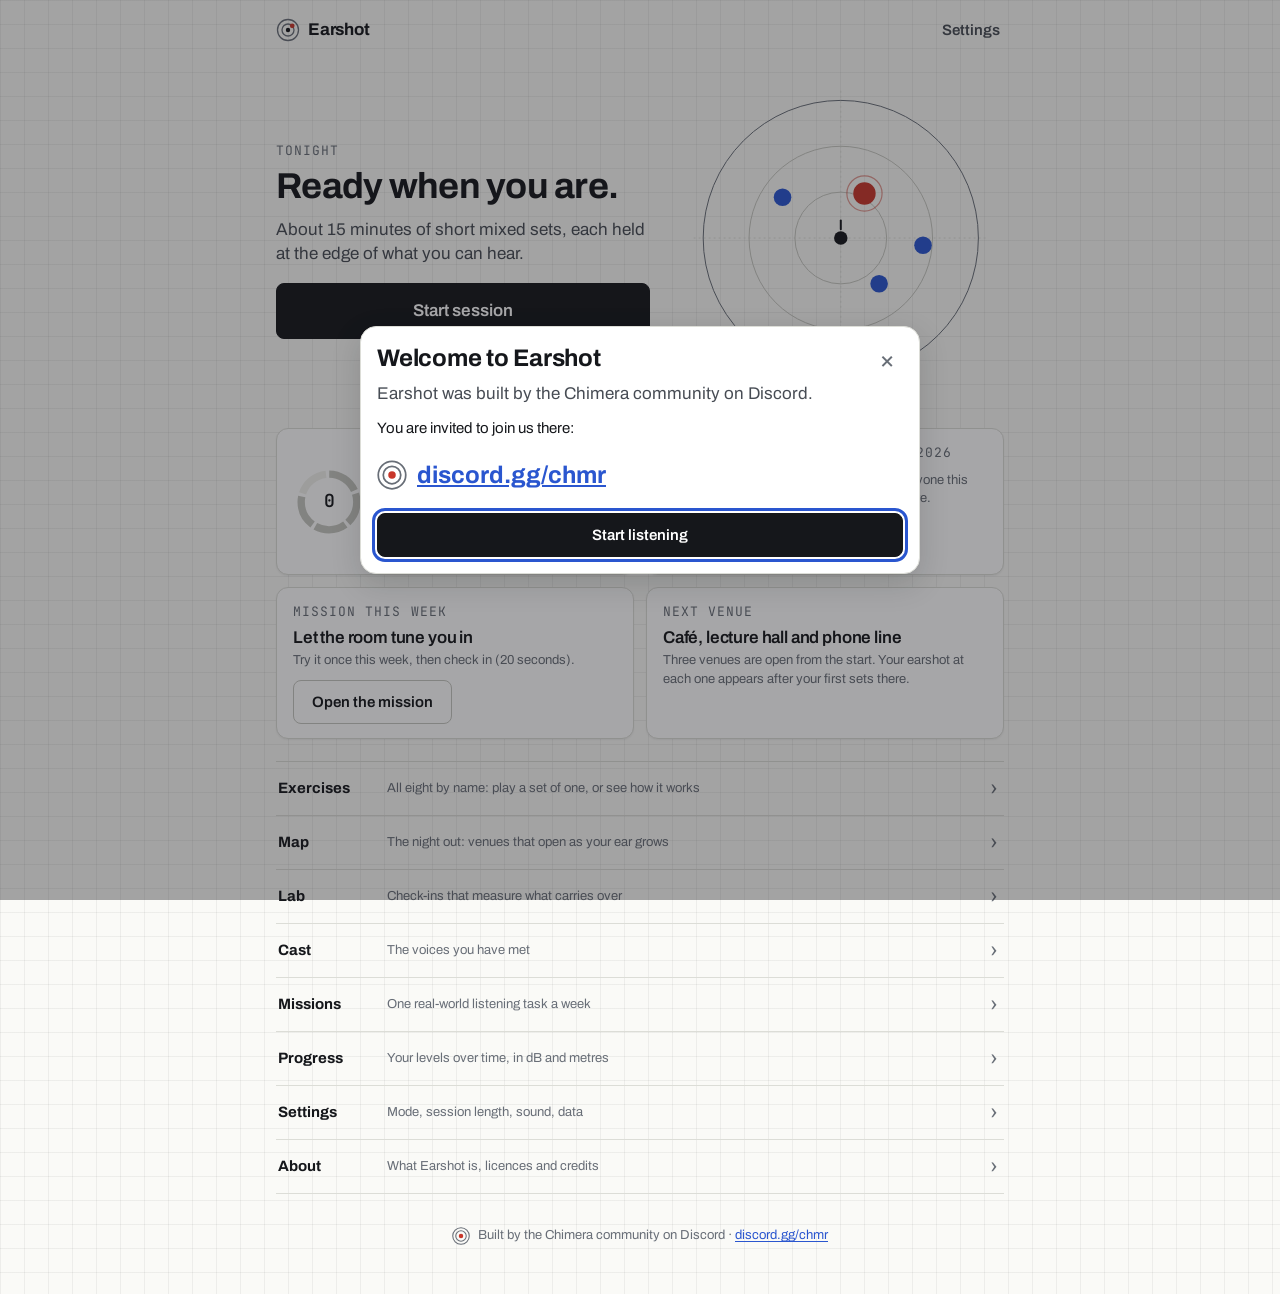
==== commit aa6dfa2b: "Shell round 2: one Back leaves a venue (router keeps no duplicate entries); answer keys never look p" ====
--- a/index.html
+++ b/index.html
@@ -9,6 +9,8 @@
 <meta name="author" content="Chimera community">
 <title>Earshot</title>
 <link rel="icon" href="data:image/svg+xml,%3Csvg xmlns='http://www.w3.org/2000/svg' viewBox='0 0 24 24'%3E%3Crect width='24' height='24' rx='5' fill='%23FAFAF7'/%3E%3Ccircle cx='12' cy='12' r='9' fill='none' stroke='%23686E77' stroke-width='1.4'/%3E%3Ccircle cx='12' cy='12' r='5' fill='none' stroke='%23686E77' stroke-width='1.4'/%3E%3Ccircle cx='12' cy='12' r='2' fill='%2315171B'/%3E%3Ccircle cx='16' cy='8' r='2.4' fill='%23C8372B'/%3E%3C/svg%3E">
+<link rel="manifest" href="manifest.webmanifest">
+<link rel="apple-touch-icon" href="icons/apple-touch-icon.png">
 <link rel="stylesheet" href="css/tokens.css">
 <link rel="stylesheet" href="css/base.css">
 <link rel="stylesheet" href="css/components.css">
@@ -35,6 +37,8 @@
 <script src="js/core/answer.js"></script>
 <script src="js/core/chimera.js"></script>
 <script src="js/core/playtest.js"></script>
+<script src="js/core/download.js"></script>
+<script src="js/core/pwa.js"></script>
 <script src="data/voices.js"></script>
 <script src="data/vocab.js"></script>
 <script src="data/manifest.js"></script>
@@ -44,8 +48,12 @@
 <script src="audio/pack-babble.js"></script>
 <script src="audio/pack-beds.js"></script>
 <script src="audio/pack-cast.js"></script>
+<script src="audio/pack-echo.js"></script>
+<script src="audio/pack-far.js"></script>
 <script src="audio/pack-probe.js"></script>
+<script src="audio/pack-repair.js"></script>
 <script src="audio/pack-starter.js"></script>
+<script src="audio/pack-strange.js"></script>
 <script src="audio/pack-words2.js"></script>
 <script src="js/audio/ctx.js"></script>
 <script src="js/audio/dsp/core.js"></script>
@@ -137,6 +145,7 @@
 <script src="js/ui/licence-texts.js"></script>
 <script src="js/ui/screens/about.js"></script>
 <script src="js/ui/screens/credits.js"></script>
+<script src="js/ui/screens/exercises.js"></script>
 <script src="js/ui/screens/home.js"></script>
 <script src="js/ui/screens/placeholders.js"></script>
 <script src="js/ui/screens/play.js"></script>
--- a/css/components.css
+++ b/css/components.css
@@ -9,6 +9,8 @@
 .btn:hover { background: var(--surface-2); }
 .btn:active:not(:disabled) { transform: translateY(1px); }
 .btn:disabled { opacity: .45; cursor: not-allowed; }
+/* A tutorial Continue in its first 0.6 s: looks ready, lets taps through to its card, which keeps them. */
+.btn.is-wait:disabled { opacity: 1; cursor: default; pointer-events: none; }
 .btn-primary { background: var(--ink); border-color: var(--ink); color: var(--on-ink); }
 .btn-primary:hover { background: var(--ink-2); border-color: var(--ink-2); }
 .btn-ghost { background: transparent; border-color: transparent; color: var(--ink-2); }
@@ -43,6 +45,9 @@
   align-items: center; gap: 8px; padding: 0 16px; pointer-events: none; }
 html.sheet-open #toasts { top: calc(12px + env(safe-area-inset-top)); bottom: auto; }
 .toast { max-width: 520px; padding: 10px 14px; border-radius: var(--r-1); background: var(--ink); color: var(--on-ink); font-size: var(--fs-2); box-shadow: var(--shadow-2); }
+.toast.has-action { display: flex; align-items: center; gap: 12px; padding-right: 6px; pointer-events: auto; }
+.toast-btn { flex: none; min-height: var(--tap); padding: 0 12px; border: 1px solid currentColor; border-radius: var(--r-1); background: transparent;
+  color: inherit; font-weight: 600; cursor: pointer; }
 
 #banners:empty { display: none; }
 .banner { display: flex; align-items: center; justify-content: space-between; gap: 12px; padding: 6px max(16px, env(safe-area-inset-right)) 6px max(16px, env(safe-area-inset-left));
@@ -90,7 +95,11 @@
   cursor: default; touch-action: manipulation; user-select: none; -webkit-user-select: none; overflow-wrap: anywhere;
 }
 .answer.is-enabled .key { cursor: pointer; }
-.answer.is-enabled .key:hover { background: var(--surface-2); }
+/* Hover is lighter than a pick and only for pointers that hover, after the pointer moves over open answers;
+   the keyboard focus is a dashed outline, never a fill or a solid ring (FRESH-A #7, FRESH-B D4, D6). */
+@media (hover: hover) and (pointer: fine) { .answer.is-enabled.hover-ok .key:hover { border-color: var(--ink-3); } }
+.answer:focus, .answer:focus-visible { outline: none; }
+.key:focus-visible { outline: 2px dashed var(--focus); outline-offset: 3px; }
 .answer:not(.is-enabled):not(.is-locked) .key { color: var(--ink-3); background: var(--surface-2); border-style: dashed; }
 .key.pressed { background: var(--surface-2); border-color: var(--ink-3); }
 .key.picked { border-color: var(--ink); box-shadow: inset 0 0 0 1px var(--ink); }
@@ -99,18 +108,22 @@
 .key.answer { border-color: var(--ok); border-style: dashed; color: var(--ink); }
 .key-n { position: absolute; top: 3px; left: 6px; font: 500 10px var(--mono); color: var(--ink-3); }
 @media (hover: none), (pointer: coarse) { .key-n { display: none; } }
-.key-mark { position: absolute; top: 3px; right: 4px; width: 18px; height: 18px; line-height: 0; }
+/* The ✓/✕ sits on the key's corner as a small badge, so it never covers the end of a long label (RV A5). */
+.key-mark { position: absolute; top: -8px; right: -6px; z-index: 1; display: flex; align-items: center; justify-content: center;
+  width: 22px; height: 22px; border-radius: 50%; background: var(--bg); box-shadow: 0 0 0 1px var(--rule-2); line-height: 0; }
+.key-mark .glyph { width: 14px; height: 14px; }
 .key-mark:empty { display: none; }
 .key-note { display: block; margin-top: 2px; font-size: 11px; font-weight: 500; line-height: 1.2; color: var(--ink-3); }
 .glyph { width: 18px; height: 18px; fill: none; stroke-width: 3; stroke-linecap: round; stroke-linejoin: round; flex: none; }
 .glyph-right { stroke: var(--ok); }
 .glyph-wrong { stroke: var(--ink); }
+.glyph-partial { stroke: var(--ink-3); }
 
 /* Controls: segmented, switch, text inputs. */
 .seg { display: inline-flex; flex-wrap: wrap; border: 1px solid var(--rule-2); border-radius: var(--r-1); overflow: hidden; background: var(--surface); }
 .seg-btn { min-height: var(--tap); padding: 0 12px; border: 0; border-right: 1px solid var(--rule); background: transparent; font-weight: 600; font-size: var(--fs-1); cursor: pointer; }
 .seg-btn:last-child { border-right: 0; }
-.seg-btn[aria-checked="true"] { background: var(--ink); color: var(--on-ink); }
+.seg-btn[aria-checked="true"], .seg-btn[aria-pressed="true"] { background: var(--ink); color: var(--on-ink); }
 .switch { appearance: none; -webkit-appearance: none; position: relative; flex: none; width: 52px; height: 30px; margin: 7px 0; border: 0;
   border-radius: 999px; background: var(--rule-2); cursor: pointer; transition: background .15s; }
 .switch::after { content: ''; position: absolute; top: 3px; left: 3px; width: 24px; height: 24px; border-radius: 50%; background: var(--surface);
@@ -129,6 +142,7 @@
 .chimera-mark circle { fill: none; stroke: var(--ink-3); stroke-width: 1.4; }
 .chimera-mark circle:first-child { fill: var(--red); stroke: none; }
 .chimera-big { display: flex; align-items: center; gap: 10px; margin: 14px 0 4px; font-size: var(--fs-4); font-weight: 700; }
+.chimera-big .chimera-link { display: inline-flex; align-items: center; min-height: var(--tap); }   /* RV A3 */
 .chimera-big .chimera-mark { width: 30px; height: 30px; }
 .chimera-line { display: flex; align-items: center; gap: 10px; margin: 0; font-size: var(--fs-3); }
 .sheet-chimera-light { max-width: 460px; }
@@ -139,7 +153,10 @@
 /* Playtest. */
 .note-btn { min-height: var(--tap); min-width: var(--tap); padding: 0 12px; border-radius: 999px; border: 1px dashed var(--ink-3);
   background: var(--surface); color: var(--ink-2); font: 600 var(--fs-1) var(--mono); cursor: pointer; flex: none; }
-.note-float { position: fixed; z-index: 40; right: max(12px, env(safe-area-inset-right)); bottom: calc(12px + env(safe-area-inset-bottom)); box-shadow: var(--shadow); }
+/* Test builds: the floating Note is a slim tab on the right edge, inside the page gutter, so it covers no text or
+   button (RV P19, FRESH-A, FRESH-B D8). */
+.note-float { position: fixed; z-index: 40; right: 0; top: 50%; transform: translateY(-50%); min-width: 0; width: 26px; min-height: 72px;
+  padding: 8px 0; border-radius: 8px 0 0 8px; border-right: 0; writing-mode: vertical-rl; font-size: 12px; box-shadow: var(--shadow); }
 html.in-trial .note-float { display: none; }
 .rating h3 { font-size: var(--fs-2); margin-bottom: 2px; }
 .rating-row { display: grid; grid-template-columns: minmax(0, 1fr) auto; align-items: center; gap: 10px; padding: 8px 0; border-top: 1px solid var(--rule); }
--- a/css/screens.css
+++ b/css/screens.css
@@ -51,10 +51,15 @@
 .tb-btn .icon { width: 20px; height: 20px; fill: currentColor; }
 .tb-mid { flex: 1; display: flex; flex-direction: column; gap: 7px; }
 .tb-line { display: flex; align-items: baseline; justify-content: space-between; gap: 8px; white-space: nowrap; overflow: hidden; }
-.tb-title { flex: none; max-width: 60%; font-weight: 700; font-size: var(--fs-2); overflow: hidden; text-overflow: ellipsis; }
-.tb-level { flex: 1 1 auto; min-width: 0; text-align: right; font-size: 12px; color: var(--ink-2); overflow: hidden; text-overflow: ellipsis; }
+.tb-title { flex: 0 1 auto; min-width: 3em; max-width: 55%; font-weight: 700; font-size: var(--fs-2); overflow: hidden; text-overflow: ellipsis; }
+/* The level: the dial's name may shorten, its value never does (FRESH-B C6). */
+.tb-level { flex: 1 1 auto; min-width: 0; display: flex; justify-content: flex-end; font-size: 12px; color: var(--ink-2); }
+.tb-lab { min-width: 0; overflow: hidden; text-overflow: ellipsis; white-space: nowrap; }
+.tb-val { flex: none; color: var(--ink); white-space: nowrap; }
 .tb-chip { flex: none; }
-.tb-note { padding: 0 10px; }
+/* Test builds: the in-bar Note stays small so titles and the step count keep their room (RV P19). */
+.tb-note { flex: none; padding: 0 8px; min-width: 0; font-size: 12px; }
+@media (max-width: 420px) { .tb-note { width: 36px; padding: 0; font-size: 0; } .tb-note::before { content: '✎'; font-size: 16px; } }
 .dots { display: flex; gap: 2px; margin: 0; padding: 0; list-style: none; }
 .dots li { flex: 1; height: 4px; border-radius: 2px; background: var(--rule-2); }
 .dots li.is-done { background: var(--ink-3); }
@@ -88,9 +93,26 @@
   .trial-answer { grid-area: answer; }
   .trial-actions { grid-area: actions; }
 }
+/* Sideways phones (RV-play-a11y A1): nothing scrolls. The field column narrows so four keys fit in one row; the
+   empty actions row takes no room while answering; in feedback the picture gives way to the words, which take the
+   left column beside the marked keys and Next. */
 @media (orientation: landscape) and (max-height: 480px) {
   .trial-bar { min-height: 48px; }
-  .key { min-height: 44px; font-size: var(--fs-2); }
+  .key { min-height: 44px; padding: 4px 6px; font-size: var(--fs-2); }
+  .key-note { font-size: 10px; }
+  .answer { gap: 6px; }
+  .answer-label { font-size: 12px; }
+  .answer-grid[data-n="4"] { grid-template-columns: repeat(4, minmax(0, 1fr)); }
+  .trial-body { grid-template-columns: minmax(0, 0.62fr) minmax(0, 1.38fr); grid-template-rows: auto auto minmax(0, 1fr) auto;
+    grid-template-areas: "field text" "field answer" "field ." "field actions"; row-gap: 6px; padding-bottom: 6px; }
+  .trial-text { min-height: 0; }
+  .trial-prompt { font-size: var(--fs-2); }
+  .trial-actions:empty { display: none; }
+  .trial-body[data-state="feedback"], .trial-body[data-state="example"] {
+    grid-template-columns: minmax(0, 0.9fr) minmax(0, 1.1fr); grid-template-areas: "text answer" "text answer" "text ." "text actions"; }
+  .trial-body[data-state="feedback"] .trial-field, .trial-body[data-state="example"] .trial-field { display: none; }
+  .fb-text { font-size: var(--fs-1); }
+  .fb-words { font-size: var(--fs-2); }
 }
 @media (min-width: 900px) and (min-height: 640px) { .trial-body { padding-bottom: 24px; } .key { min-height: 56px; } }
 
@@ -100,6 +122,7 @@
 .glyph-row li { display: inline-flex; align-items: center; justify-content: center; width: 28px; height: 28px; border-radius: 6px; border: 1px solid var(--rule); background: var(--surface); }
 .glyph-row li.is-right { background: var(--ok-wash); border-color: transparent; }
 .glyph-row li.is-wrong { background: var(--surface-2); }
+.glyph-row li.is-partial { background: linear-gradient(135deg, var(--ok-wash) 50%, var(--surface-2) 50%); }   /* partly right (RV P5) */
 .glyph-row .glyph { width: 15px; height: 15px; }
 .facts { font-size: var(--fs-1); color: var(--ink-2); }
 .interlude:empty, .news:empty, .after:empty { display: none; }
@@ -180,3 +203,11 @@
 .free-val { font-family: var(--mono); font-variant-numeric: tabular-nums; color: var(--ink); white-space: nowrap; }
 .free-coach { color: var(--ink-2); font-size: var(--fs-1); }
 .free-dial.is-auto .free-val { color: var(--ink-3); }
+
+/* Exercises (FRESH-A #4, FRESH-B C1): every exercise by name, with Play a set and How it works. */
+.ex-list { list-style: none; margin: 12px 0 0; padding: 0; display: grid; gap: 10px; }
+.ex-row { padding: 14px 16px; }
+.ex-head { display: flex; align-items: center; justify-content: space-between; gap: 8px; }
+.ex-head .h-small { margin: 0; }
+.ex-short { margin: 6px 0 2px; }
+.ex-bet { margin: 2px 0 8px; }
